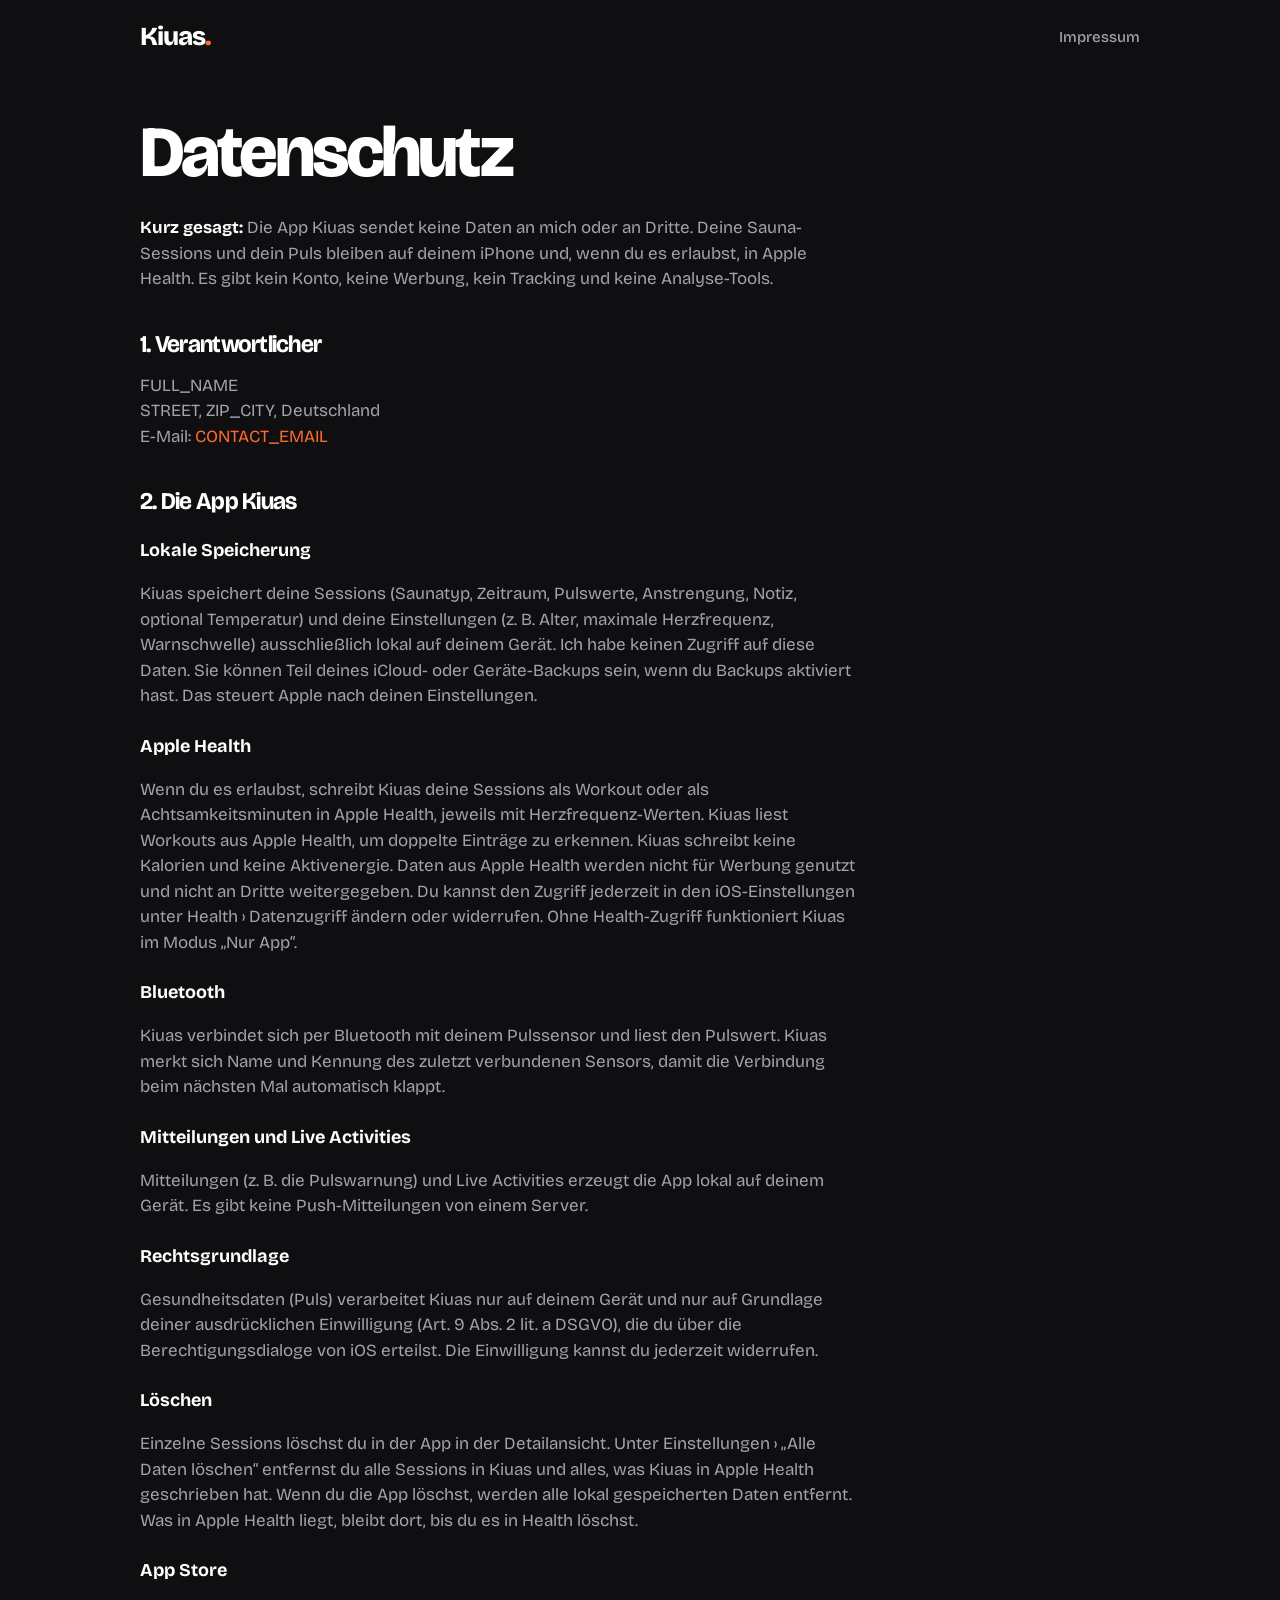
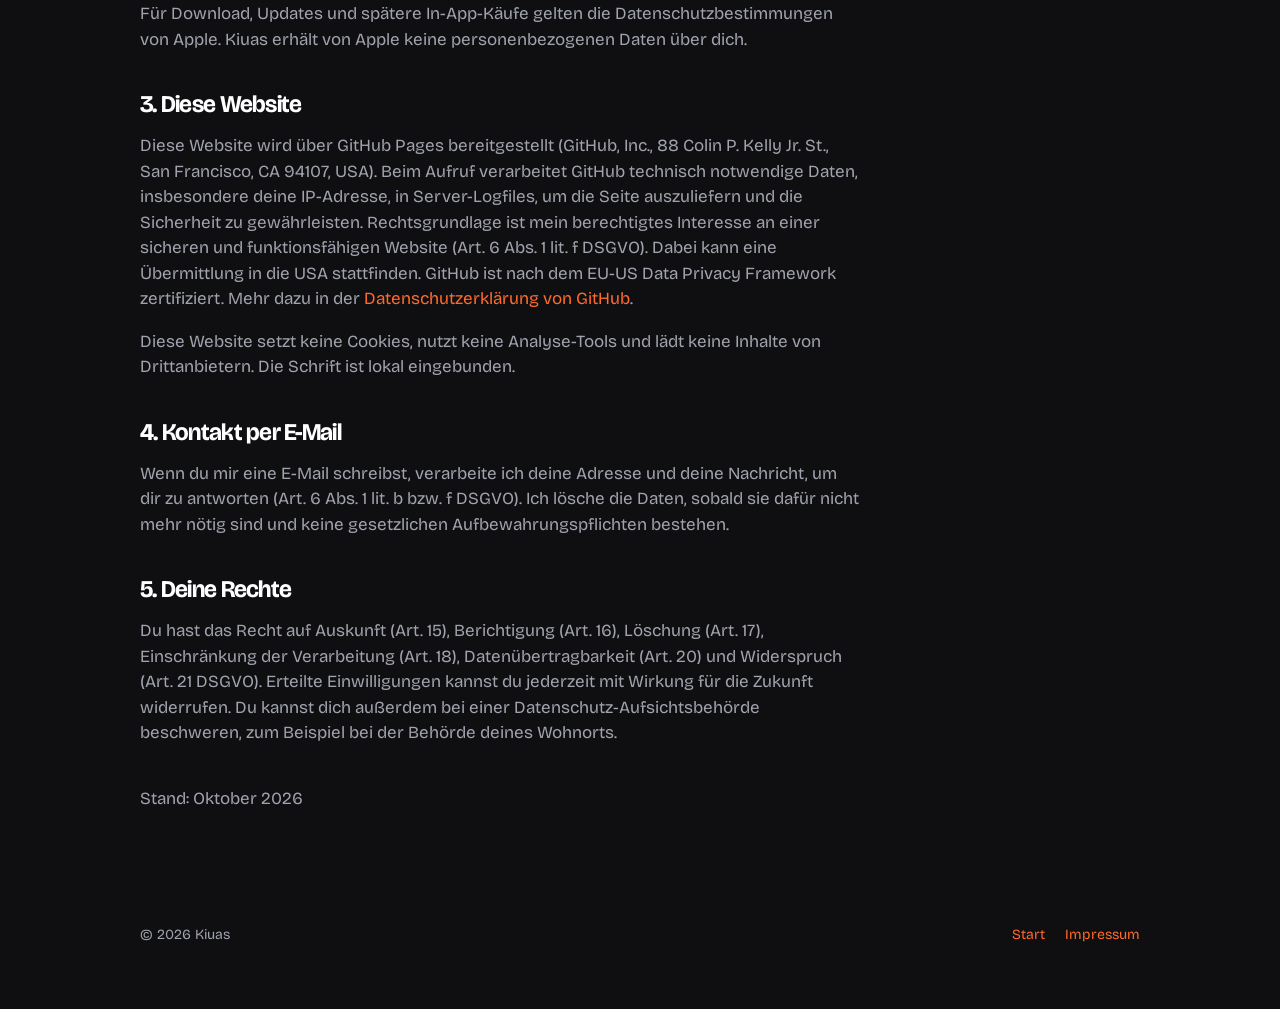
==== datenschutz.html @ caa7ddfa "Landing page, Impressum, Datenschutz Co-Authored-By: Claude Opus 5.5 <noreply@anthropic.com>" ====
<!doctype html>
<html lang="de">
<head>
<meta charset="utf-8">
<meta name="viewport" content="width=device-width, initial-scale=1">
<title>Datenschutz – Kiuas</title>
<meta name="theme-color" content="#0F0F12">
<link rel="icon" href="assets/favicon.png">
<link rel="stylesheet" href="assets/style.css">
</head>
<body>
<div class="wrap">
  <nav>
    <a class="logo" href="./">Kiuas<span>.</span></a>
    <div class="links"><a href="impressum.html">Impressum</a></div>
  </nav>

  <main class="legal">
    <h1>Datenschutz</h1>
    <p><strong>Kurz gesagt:</strong> Die App Kiuas sendet keine Daten an mich oder an Dritte. Deine Sauna-Sessions und dein Puls bleiben auf deinem iPhone und, wenn du es erlaubst, in Apple Health. Es gibt kein Konto, keine Werbung, kein Tracking und keine Analyse-Tools.</p>

    <h2>1. Verantwortlicher</h2>
    <p>
      FULL_NAME<br>
      STREET, ZIP_CITY, Deutschland<br>
      E-Mail: <a href="mailto:CONTACT_EMAIL">CONTACT_EMAIL</a>
    </p>

    <h2>2. Die App Kiuas</h2>

    <h3>Lokale Speicherung</h3>
    <p>Kiuas speichert deine Sessions (Saunatyp, Zeitraum, Pulswerte, Anstrengung, Notiz, optional Temperatur) und deine Einstellungen (z. B. Alter, maximale Herzfrequenz, Warnschwelle) ausschließlich lokal auf deinem Gerät. Ich habe keinen Zugriff auf diese Daten. Sie können Teil deines iCloud- oder Geräte-Backups sein, wenn du Backups aktiviert hast. Das steuert Apple nach deinen Einstellungen.</p>

    <h3>Apple Health</h3>
    <p>Wenn du es erlaubst, schreibt Kiuas deine Sessions als Workout oder als Achtsamkeitsminuten in Apple Health, jeweils mit Herzfrequenz-Werten. Kiuas liest Workouts aus Apple Health, um doppelte Einträge zu erkennen. Kiuas schreibt keine Kalorien und keine Aktivenergie. Daten aus Apple Health werden nicht für Werbung genutzt und nicht an Dritte weitergegeben. Du kannst den Zugriff jederzeit in den iOS-Einstellungen unter Health › Datenzugriff ändern oder widerrufen. Ohne Health-Zugriff funktioniert Kiuas im Modus „Nur App“.</p>

    <h3>Bluetooth</h3>
    <p>Kiuas verbindet sich per Bluetooth mit deinem Pulssensor und liest den Pulswert. Kiuas merkt sich Name und Kennung des zuletzt verbundenen Sensors, damit die Verbindung beim nächsten Mal automatisch klappt.</p>

    <h3>Mitteilungen und Live Activities</h3>
    <p>Mitteilungen (z. B. die Pulswarnung) und Live Activities erzeugt die App lokal auf deinem Gerät. Es gibt keine Push-Mitteilungen von einem Server.</p>

    <h3>Rechtsgrundlage</h3>
    <p>Gesundheitsdaten (Puls) verarbeitet Kiuas nur auf deinem Gerät und nur auf Grundlage deiner ausdrücklichen Einwilligung (Art. 9 Abs. 2 lit. a DSGVO), die du über die Berechtigungsdialoge von iOS erteilst. Die Einwilligung kannst du jederzeit widerrufen.</p>

    <h3>Löschen</h3>
    <p>Einzelne Sessions löschst du in der App in der Detailansicht. Unter Einstellungen › „Alle Daten löschen“ entfernst du alle Sessions in Kiuas und alles, was Kiuas in Apple Health geschrieben hat. Wenn du die App löschst, werden alle lokal gespeicherten Daten entfernt. Was in Apple Health liegt, bleibt dort, bis du es in Health löschst.</p>

    <h3>App Store</h3>
    <p>Für Download, Updates und spätere In-App-Käufe gelten die Datenschutzbestimmungen von Apple. Kiuas erhält von Apple keine personenbezogenen Daten über dich.</p>

    <h2>3. Diese Website</h2>
    <p>Diese Website wird über GitHub Pages bereitgestellt (GitHub, Inc., 88 Colin P. Kelly Jr. St., San Francisco, CA 94107, USA). Beim Aufruf verarbeitet GitHub technisch notwendige Daten, insbesondere deine IP-Adresse, in Server-Logfiles, um die Seite auszuliefern und die Sicherheit zu gewährleisten. Rechtsgrundlage ist mein berechtigtes Interesse an einer sicheren und funktionsfähigen Website (Art. 6 Abs. 1 lit. f DSGVO). Dabei kann eine Übermittlung in die USA stattfinden. GitHub ist nach dem EU-US Data Privacy Framework zertifiziert. Mehr dazu in der <a href="https://docs.github.com/de/site-policy/privacy-policies/github-general-privacy-statement" rel="noopener">Datenschutzerklärung von GitHub</a>.</p>
    <p>Diese Website setzt keine Cookies, nutzt keine Analyse-Tools und lädt keine Inhalte von Drittanbietern. Die Schrift ist lokal eingebunden.</p>

    <h2>4. Kontakt per E-Mail</h2>
    <p>Wenn du mir eine E-Mail schreibst, verarbeite ich deine Adresse und deine Nachricht, um dir zu antworten (Art. 6 Abs. 1 lit. b bzw. f DSGVO). Ich lösche die Daten, sobald sie dafür nicht mehr nötig sind und keine gesetzlichen Aufbewahrungspflichten bestehen.</p>

    <h2>5. Deine Rechte</h2>
    <p>Du hast das Recht auf Auskunft (Art. 15), Berichtigung (Art. 16), Löschung (Art. 17), Einschränkung der Verarbeitung (Art. 18), Datenübertragbarkeit (Art. 20) und Widerspruch (Art. 21 DSGVO). Erteilte Einwilligungen kannst du jederzeit mit Wirkung für die Zukunft widerrufen. Du kannst dich außerdem bei einer Datenschutz-Aufsichtsbehörde beschweren, zum Beispiel bei der Behörde deines Wohnorts.</p>

    <p style="margin-top:40px">Stand: Oktober 2026</p>
  </main>

  <footer>
    <span>© 2026 Kiuas</span>
    <div class="links"><a href="./">Start</a><a href="impressum.html">Impressum</a></div>
  </footer>
</div>
</body>
</html>
---- assets/style.css ----
@font-face {
  font-family: "Bricolage Grotesque";
  src: url("BricolageGrotesque.ttf") format("truetype");
  font-weight: 200 800;
  font-display: swap;
}

:root {
  --bg: #0F0F12;
  --card: #1C1D23;
  --card-2: #262830;
  --ink: #F4EFEA;
  --text: #FFFFFF;
  --text-2: #A0A3AD;
  --glut: #FF6A2B;
  --eis: #8FD8F2;
  --f: "Bricolage Grotesque", -apple-system, system-ui, sans-serif;
}

* { box-sizing: border-box; }

html { -webkit-text-size-adjust: 100%; }

body {
  margin: 0;
  background: var(--bg);
  color: var(--text);
  font: 400 17px/1.5 var(--f);
  -webkit-font-smoothing: antialiased;
}

a { color: var(--glut); text-decoration: none; }
a:hover { color: var(--text); }

.wrap { max-width: 1040px; margin: 0 auto; padding: 0 20px; }

nav { display: flex; justify-content: space-between; align-items: center; padding: 24px 0; }
.logo { font: 800 26px/1 var(--f); letter-spacing: -0.04em; color: var(--text); }
.logo span, .dot { color: var(--glut); }
nav .links { display: flex; gap: 20px; font-weight: 500; font-size: 15px; }
nav .links a { color: var(--text-2); }
nav .links a:hover { color: var(--text); }

.hero { padding: 72px 0 96px; }
.label { font: 600 12px/16px var(--f); letter-spacing: 0.12em; color: var(--text-2); text-transform: uppercase; }
h1 {
  margin: 16px 0 24px;
  font: 800 clamp(64px, 14vw, 152px)/0.85 var(--f);
  font-variation-settings: "opsz" 96;
  letter-spacing: -0.045em;
}
.lead { max-width: 560px; font-size: 21px; line-height: 1.45; color: var(--text-2); margin: 0 0 36px; }

.btn {
  display: inline-flex; align-items: center; gap: 10px;
  height: 56px; padding: 0 28px; border-radius: 999px;
  background: var(--ink); color: var(--bg); font-weight: 700; font-size: 16px;
}
.btn:hover { color: var(--bg); opacity: 0.9; }
.btn.soon { background: var(--card); color: var(--text-2); cursor: default; }

section { padding: 48px 0; }
h2 {
  display: flex; align-items: baseline; gap: 16px;
  margin: 0 0 32px; font: 700 40px/1 var(--f);
  font-variation-settings: "opsz" 96; letter-spacing: -0.03em;
}
h2 .num { font-size: 15px; color: var(--glut); letter-spacing: 0; }

.grid { display: grid; grid-template-columns: repeat(auto-fit, minmax(min(100%, 280px), 1fr)); gap: 16px; }
.card { background: var(--card); border-radius: 24px; padding: 24px; }
.card h3 { margin: 0 0 6px; font: 700 20px/1.3 var(--f); }
.card p { margin: 0; color: var(--text-2); font-size: 15px; }
.big { font: 800 72px/0.9 var(--f); font-variation-settings: "opsz" 96; letter-spacing: -0.04em; margin-bottom: 12px; }
.bar { height: 4px; border-radius: 2px; background: var(--card-2); margin-top: 16px; }
.bar i { display: block; height: 100%; width: 72%; border-radius: 2px; background: var(--glut); }

.note { display: flex; gap: 16px; background: var(--card); border-radius: 24px; padding: 20px; }
.note::before { content: ""; flex: none; width: 4px; border-radius: 2px; background: var(--eis); }
.note p { margin: 0; color: var(--text-2); font-size: 15px; }
.note strong { color: var(--text); display: block; margin-bottom: 2px; }

footer { padding: 48px 0 64px; color: var(--text-2); font-size: 14px; display: flex; flex-wrap: wrap; gap: 8px 24px; justify-content: space-between; }
footer .links { display: flex; gap: 20px; }

/* Legal pages */
.legal { max-width: 720px; padding: 32px 0 48px; }
.legal h1 { font-size: clamp(44px, 9vw, 72px); margin-bottom: 32px; }
.legal h2 { font-size: 24px; margin: 40px 0 12px; display: block; }
.legal h3 { font-size: 18px; margin: 24px 0 8px; }
.legal p, .legal li { color: var(--text-2); }
.legal strong { color: var(--text); }
.legal .placeholder { color: var(--glut); font-weight: 700; }

@media (max-width: 560px) {
  nav .links { gap: 14px; font-size: 14px; }
  .hero { padding: 40px 0 64px; }
  h2 { font-size: 32px; }
}
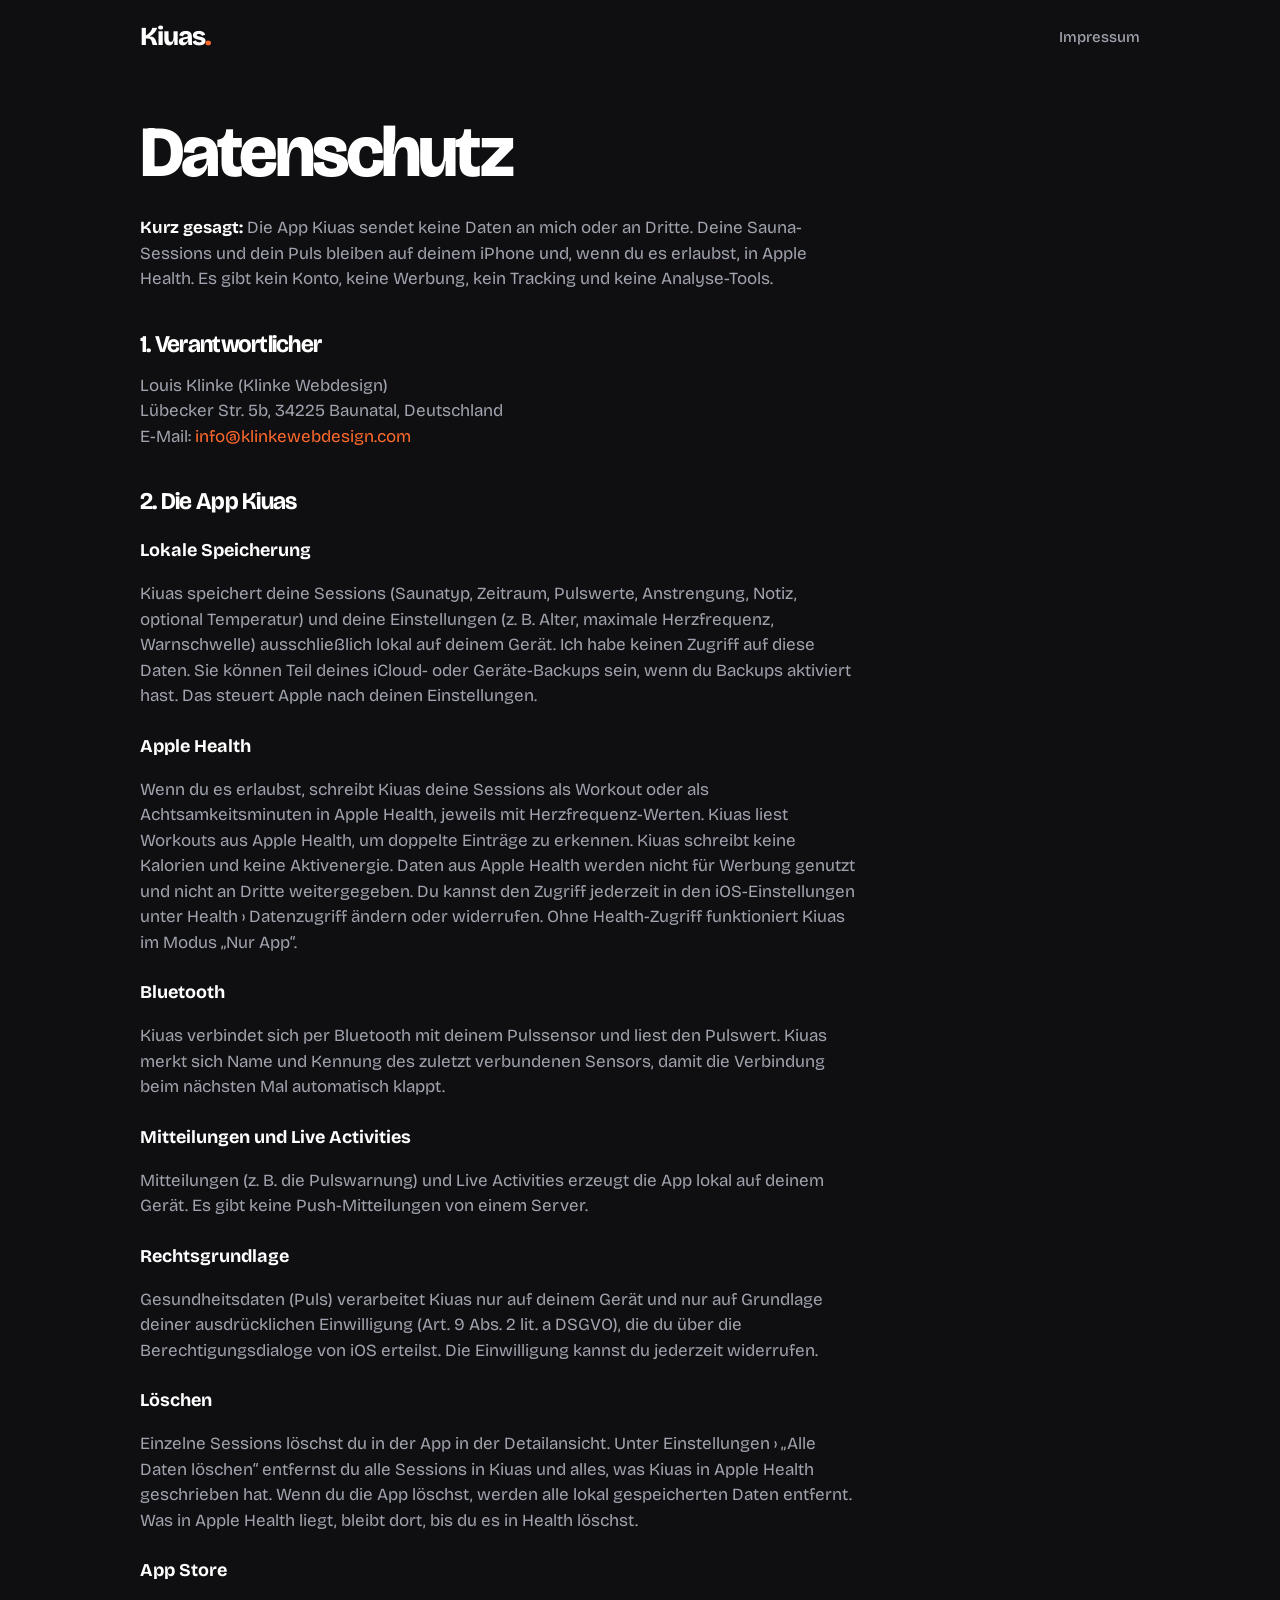
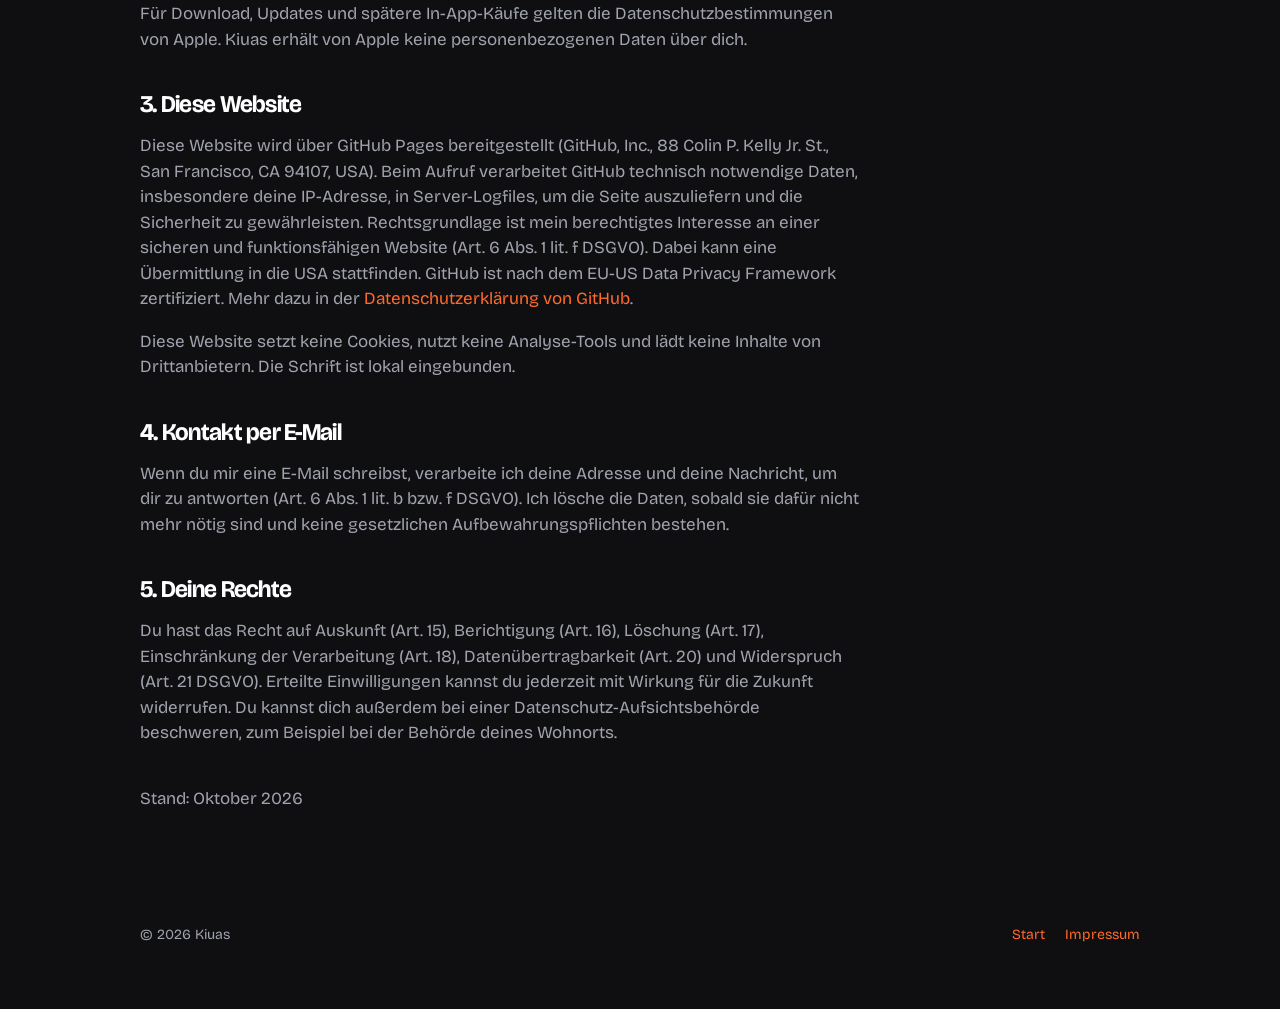
==== commit ae233b14: "Impressum and contact details Co-Authored-By: Claude Opus 5.5 <noreply@anthropic.com>" ====
--- a/datenschutz.html
+++ b/datenschutz.html
@@ -21,9 +21,9 @@
 
     <h2>1. Verantwortlicher</h2>
     <p>
-      FULL_NAME<br>
-      STREET, ZIP_CITY, Deutschland<br>
-      E-Mail: <a href="mailto:CONTACT_EMAIL">CONTACT_EMAIL</a>
+      Louis Klinke (Klinke Webdesign)<br>
+      Lübecker Str. 5b, 34225 Baunatal, Deutschland<br>
+      E-Mail: <a href="mailto:info@klinkewebdesign.com">info@klinkewebdesign.com</a>
     </p>
 
     <h2>2. Die App Kiuas</h2>
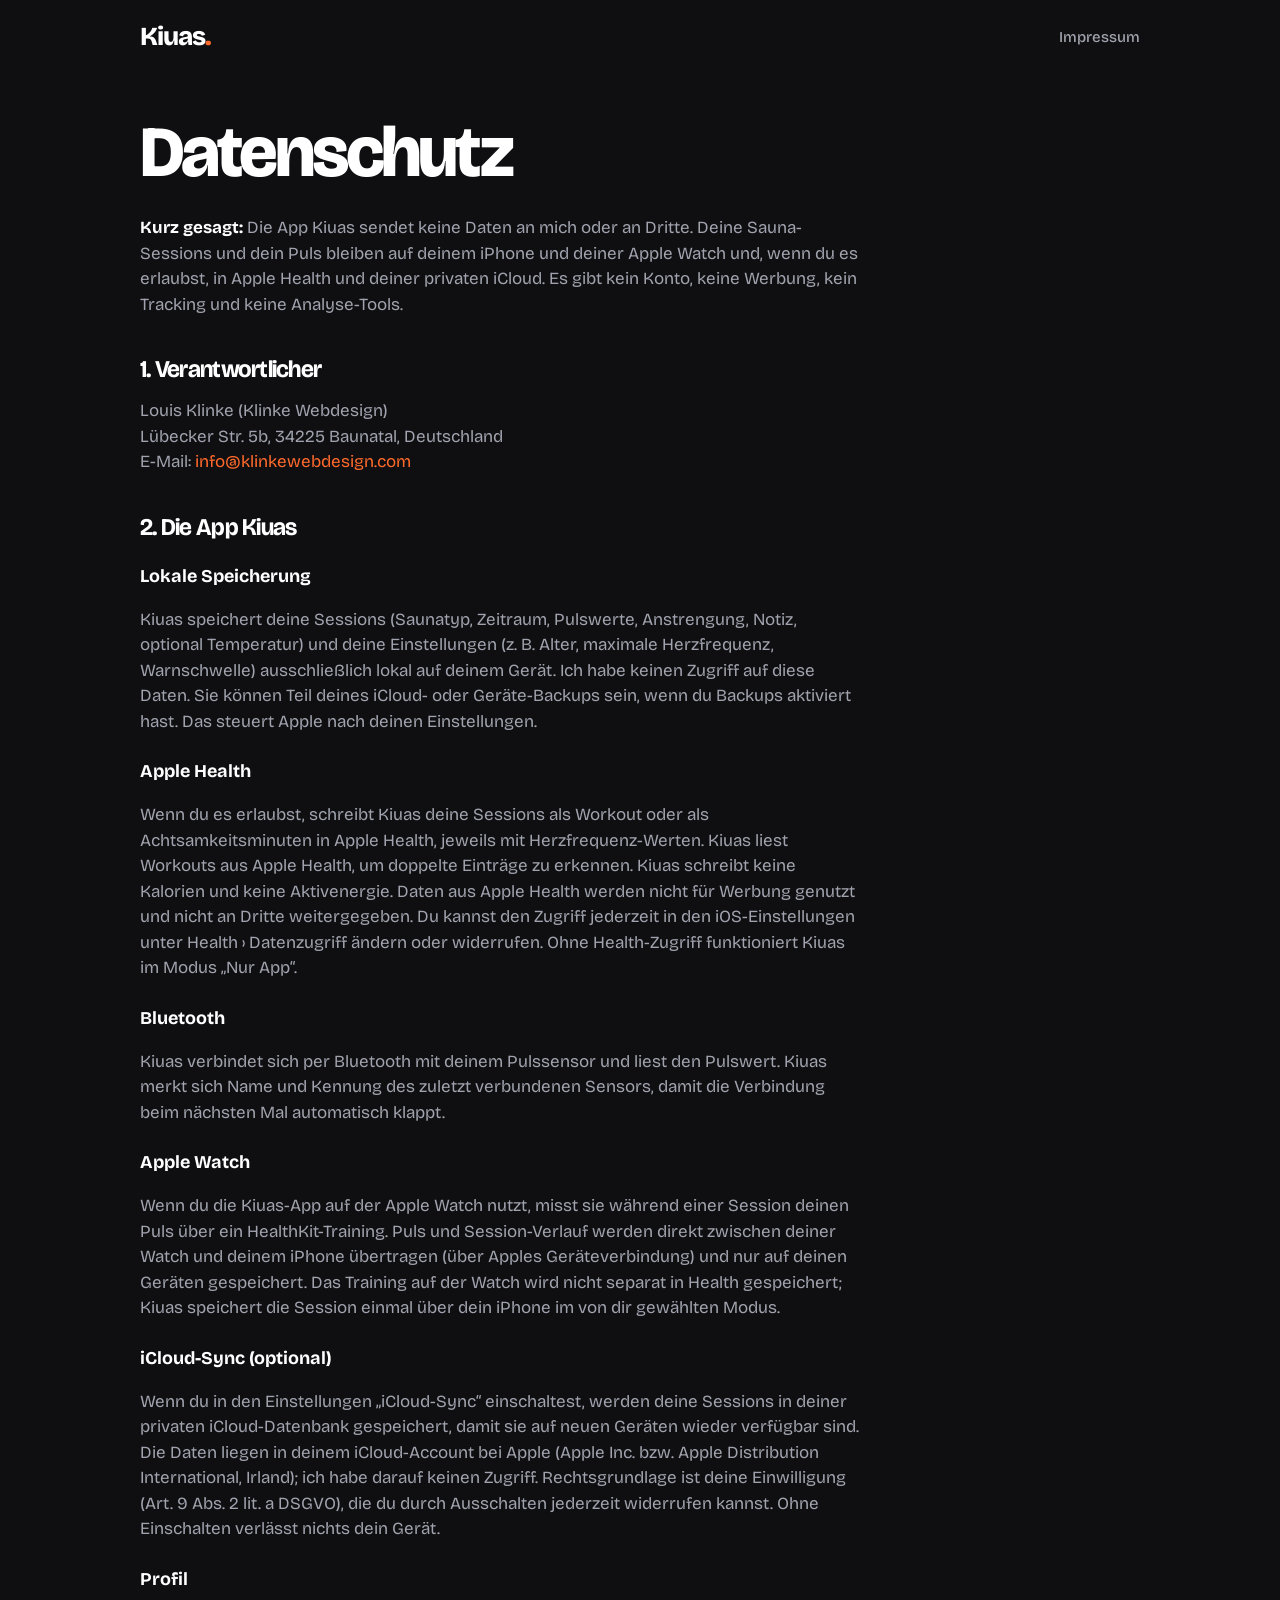
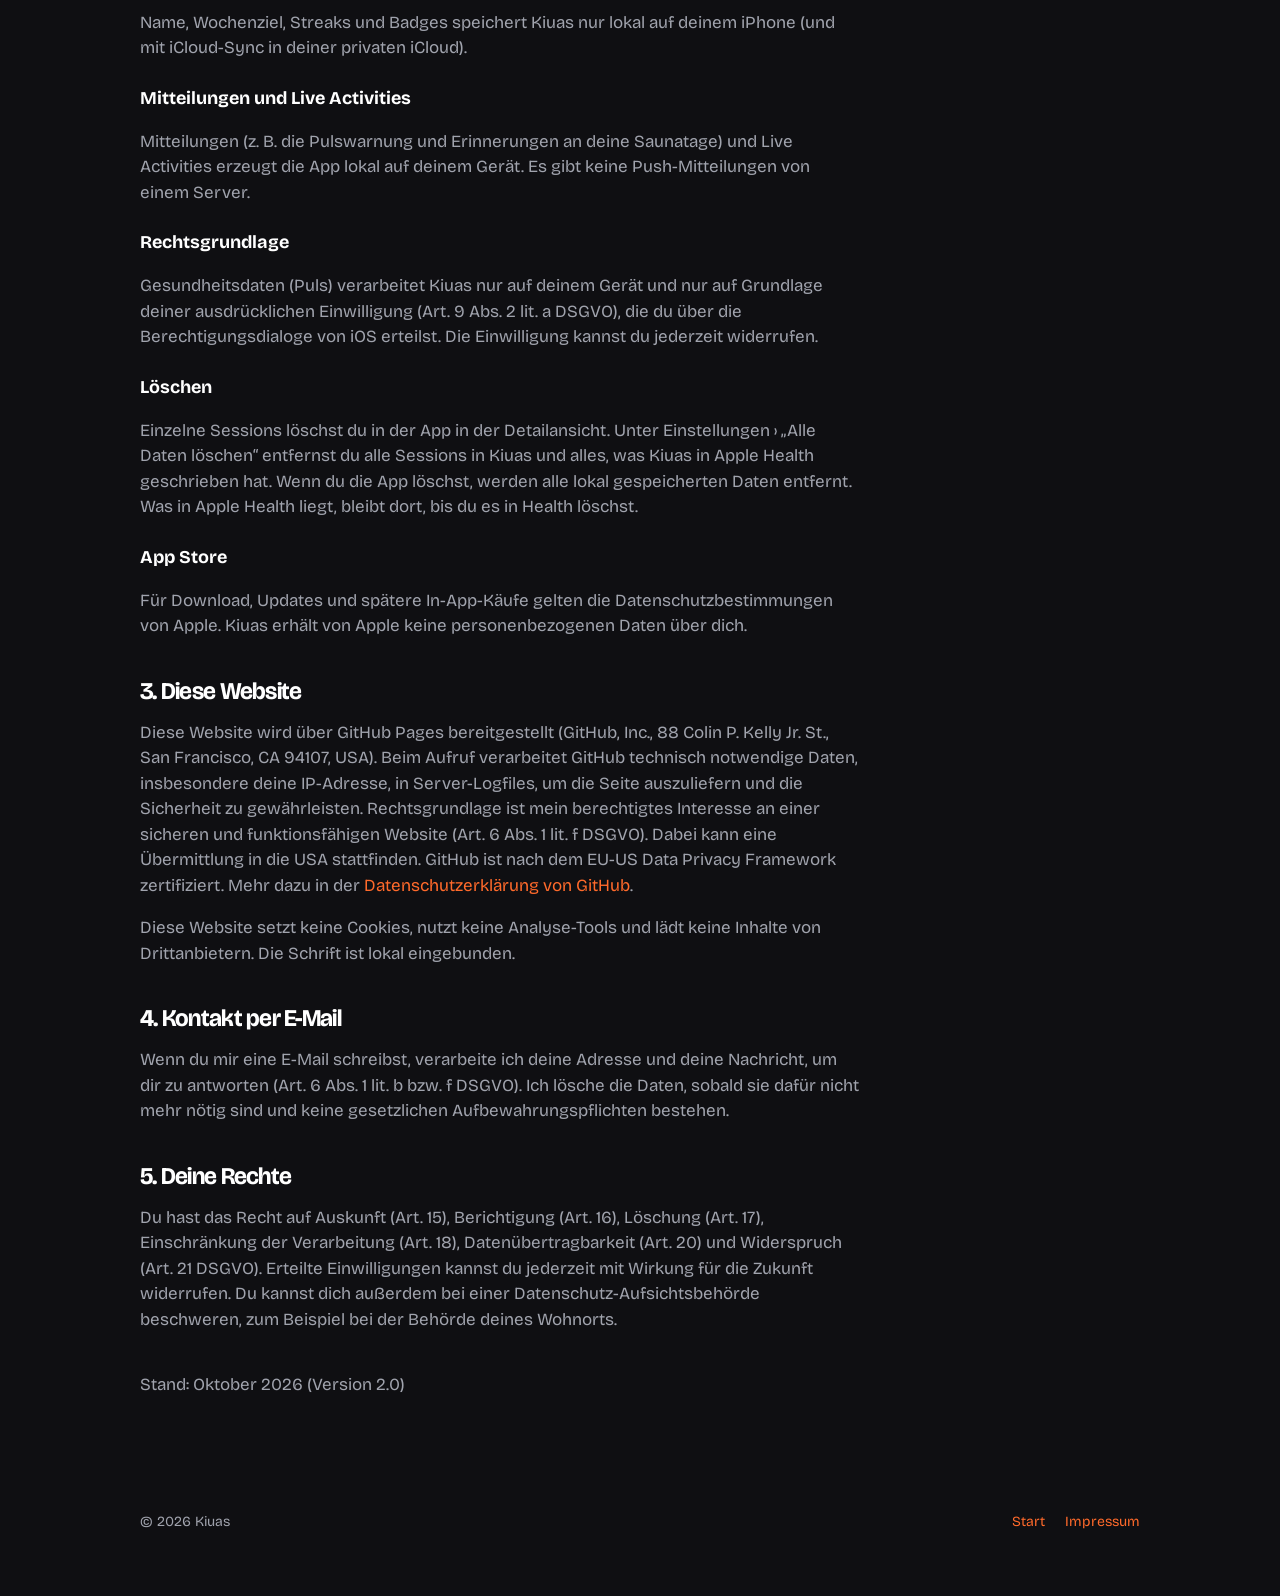
==== commit 8b91f647: "Privacy policy for 2.0: Apple Watch, optional iCloud sync, profile, reminders (publish with release)" ====
--- a/datenschutz.html
+++ b/datenschutz.html
@@ -17,7 +17,7 @@
 
   <main class="legal">
     <h1>Datenschutz</h1>
-    <p><strong>Kurz gesagt:</strong> Die App Kiuas sendet keine Daten an mich oder an Dritte. Deine Sauna-Sessions und dein Puls bleiben auf deinem iPhone und, wenn du es erlaubst, in Apple Health. Es gibt kein Konto, keine Werbung, kein Tracking und keine Analyse-Tools.</p>
+    <p><strong>Kurz gesagt:</strong> Die App Kiuas sendet keine Daten an mich oder an Dritte. Deine Sauna-Sessions und dein Puls bleiben auf deinem iPhone und deiner Apple Watch und, wenn du es erlaubst, in Apple Health und deiner privaten iCloud. Es gibt kein Konto, keine Werbung, kein Tracking und keine Analyse-Tools.</p>
 
     <h2>1. Verantwortlicher</h2>
     <p>
@@ -37,8 +37,17 @@
     <h3>Bluetooth</h3>
     <p>Kiuas verbindet sich per Bluetooth mit deinem Pulssensor und liest den Pulswert. Kiuas merkt sich Name und Kennung des zuletzt verbundenen Sensors, damit die Verbindung beim nächsten Mal automatisch klappt.</p>
 
+    <h3>Apple Watch</h3>
+    <p>Wenn du die Kiuas-App auf der Apple Watch nutzt, misst sie während einer Session deinen Puls über ein HealthKit-Training. Puls und Session-Verlauf werden direkt zwischen deiner Watch und deinem iPhone übertragen (über Apples Geräteverbindung) und nur auf deinen Geräten gespeichert. Das Training auf der Watch wird nicht separat in Health gespeichert; Kiuas speichert die Session einmal über dein iPhone im von dir gewählten Modus.</p>
+
+    <h3>iCloud-Sync (optional)</h3>
+    <p>Wenn du in den Einstellungen „iCloud-Sync“ einschaltest, werden deine Sessions in deiner privaten iCloud-Datenbank gespeichert, damit sie auf neuen Geräten wieder verfügbar sind. Die Daten liegen in deinem iCloud-Account bei Apple (Apple Inc. bzw. Apple Distribution International, Irland); ich habe darauf keinen Zugriff. Rechtsgrundlage ist deine Einwilligung (Art. 9 Abs. 2 lit. a DSGVO), die du durch Ausschalten jederzeit widerrufen kannst. Ohne Einschalten verlässt nichts dein Gerät.</p>
+
+    <h3>Profil</h3>
+    <p>Name, Wochenziel, Streaks und Badges speichert Kiuas nur lokal auf deinem iPhone (und mit iCloud-Sync in deiner privaten iCloud).</p>
+
     <h3>Mitteilungen und Live Activities</h3>
-    <p>Mitteilungen (z. B. die Pulswarnung) und Live Activities erzeugt die App lokal auf deinem Gerät. Es gibt keine Push-Mitteilungen von einem Server.</p>
+    <p>Mitteilungen (z. B. die Pulswarnung und Erinnerungen an deine Saunatage) und Live Activities erzeugt die App lokal auf deinem Gerät. Es gibt keine Push-Mitteilungen von einem Server.</p>
 
     <h3>Rechtsgrundlage</h3>
     <p>Gesundheitsdaten (Puls) verarbeitet Kiuas nur auf deinem Gerät und nur auf Grundlage deiner ausdrücklichen Einwilligung (Art. 9 Abs. 2 lit. a DSGVO), die du über die Berechtigungsdialoge von iOS erteilst. Die Einwilligung kannst du jederzeit widerrufen.</p>
@@ -59,7 +68,7 @@
     <h2>5. Deine Rechte</h2>
     <p>Du hast das Recht auf Auskunft (Art. 15), Berichtigung (Art. 16), Löschung (Art. 17), Einschränkung der Verarbeitung (Art. 18), Datenübertragbarkeit (Art. 20) und Widerspruch (Art. 21 DSGVO). Erteilte Einwilligungen kannst du jederzeit mit Wirkung für die Zukunft widerrufen. Du kannst dich außerdem bei einer Datenschutz-Aufsichtsbehörde beschweren, zum Beispiel bei der Behörde deines Wohnorts.</p>
 
-    <p style="margin-top:40px">Stand: Oktober 2026</p>
+    <p style="margin-top:40px">Stand: Oktober 2026 (Version 2.0)</p>
   </main>
 
   <footer>
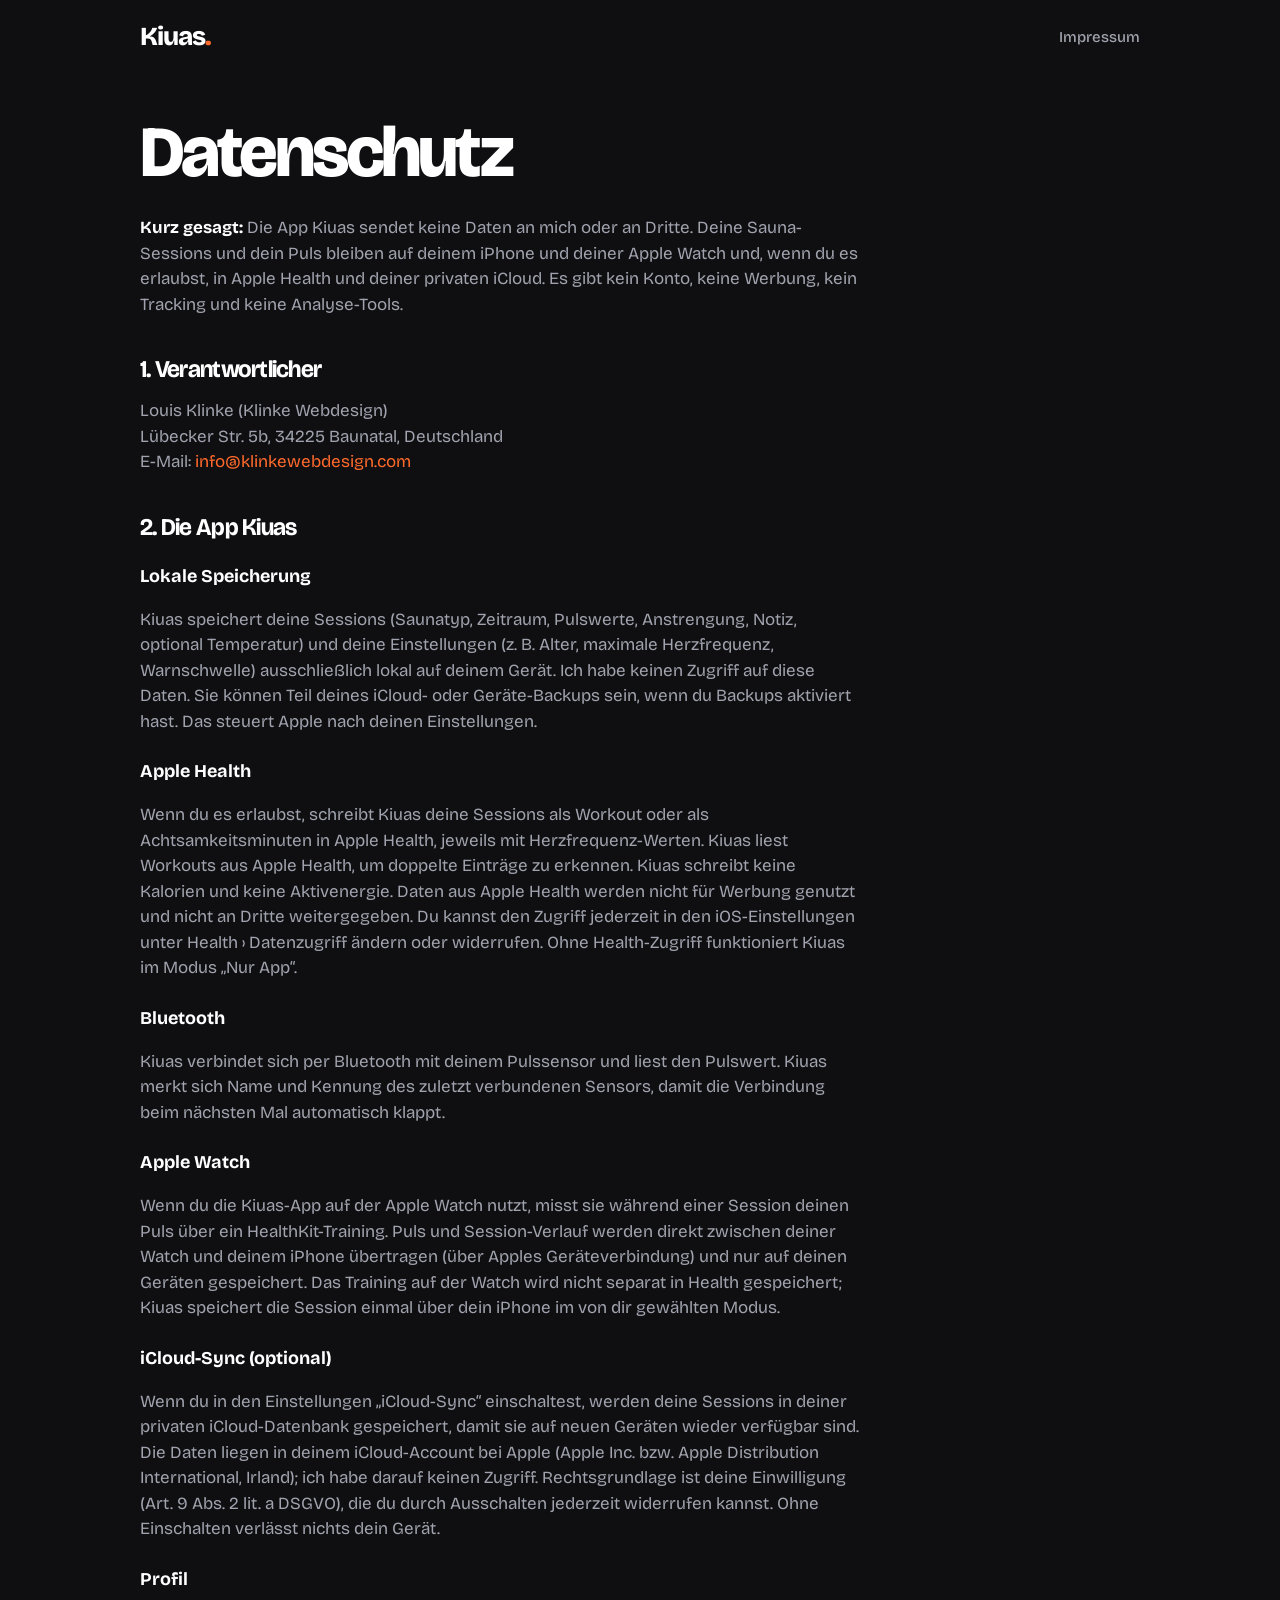
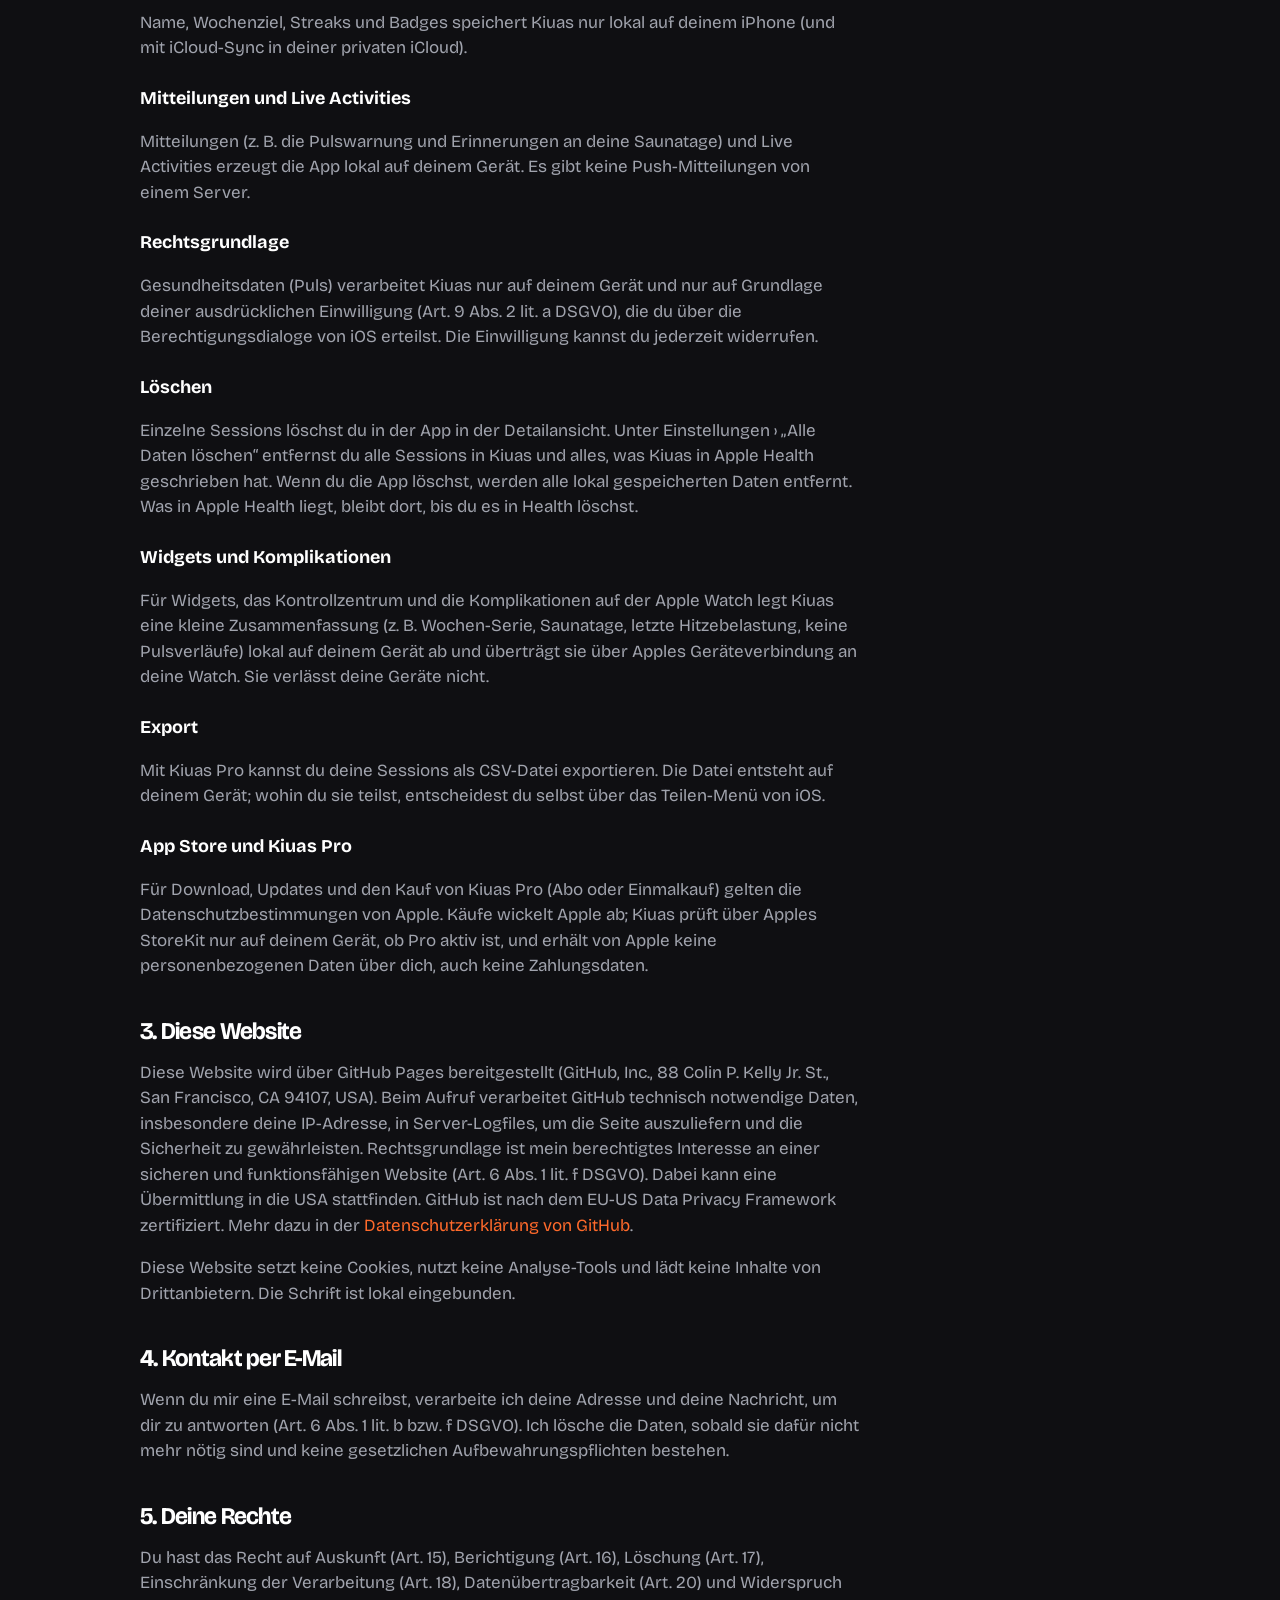
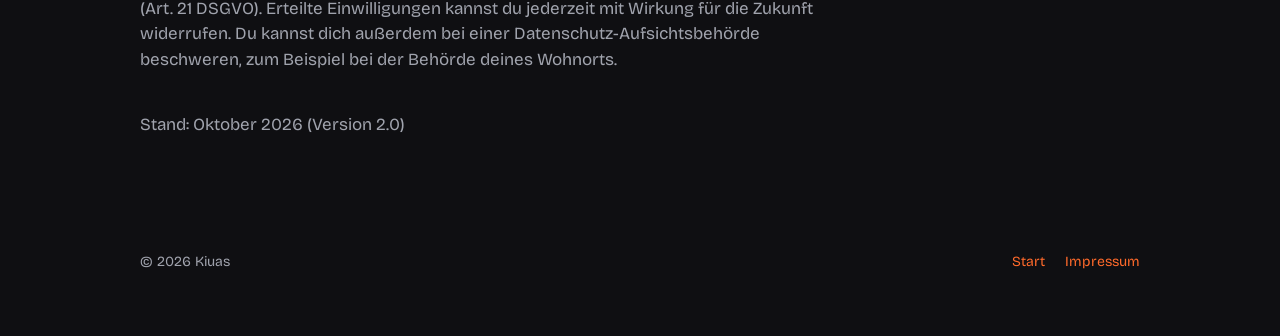
==== commit c3984dc2: "Privacy policy: Kiuas Pro purchases, widgets and complications, CSV export" ====
--- a/datenschutz.html
+++ b/datenschutz.html
@@ -55,8 +55,14 @@
     <h3>Löschen</h3>
     <p>Einzelne Sessions löschst du in der App in der Detailansicht. Unter Einstellungen › „Alle Daten löschen“ entfernst du alle Sessions in Kiuas und alles, was Kiuas in Apple Health geschrieben hat. Wenn du die App löschst, werden alle lokal gespeicherten Daten entfernt. Was in Apple Health liegt, bleibt dort, bis du es in Health löschst.</p>
 
-    <h3>App Store</h3>
-    <p>Für Download, Updates und spätere In-App-Käufe gelten die Datenschutzbestimmungen von Apple. Kiuas erhält von Apple keine personenbezogenen Daten über dich.</p>
+    <h3>Widgets und Komplikationen</h3>
+    <p>Für Widgets, das Kontrollzentrum und die Komplikationen auf der Apple Watch legt Kiuas eine kleine Zusammenfassung (z. B. Wochen-Serie, Saunatage, letzte Hitzebelastung, keine Pulsverläufe) lokal auf deinem Gerät ab und überträgt sie über Apples Geräteverbindung an deine Watch. Sie verlässt deine Geräte nicht.</p>
+
+    <h3>Export</h3>
+    <p>Mit Kiuas Pro kannst du deine Sessions als CSV-Datei exportieren. Die Datei entsteht auf deinem Gerät; wohin du sie teilst, entscheidest du selbst über das Teilen-Menü von iOS.</p>
+
+    <h3>App Store und Kiuas Pro</h3>
+    <p>Für Download, Updates und den Kauf von Kiuas Pro (Abo oder Einmalkauf) gelten die Datenschutzbestimmungen von Apple. Käufe wickelt Apple ab; Kiuas prüft über Apples StoreKit nur auf deinem Gerät, ob Pro aktiv ist, und erhält von Apple keine personenbezogenen Daten über dich, auch keine Zahlungsdaten.</p>
 
     <h2>3. Diese Website</h2>
     <p>Diese Website wird über GitHub Pages bereitgestellt (GitHub, Inc., 88 Colin P. Kelly Jr. St., San Francisco, CA 94107, USA). Beim Aufruf verarbeitet GitHub technisch notwendige Daten, insbesondere deine IP-Adresse, in Server-Logfiles, um die Seite auszuliefern und die Sicherheit zu gewährleisten. Rechtsgrundlage ist mein berechtigtes Interesse an einer sicheren und funktionsfähigen Website (Art. 6 Abs. 1 lit. f DSGVO). Dabei kann eine Übermittlung in die USA stattfinden. GitHub ist nach dem EU-US Data Privacy Framework zertifiziert. Mehr dazu in der <a href="https://docs.github.com/de/site-policy/privacy-policies/github-general-privacy-statement" rel="noopener">Datenschutzerklärung von GitHub</a>.</p>
